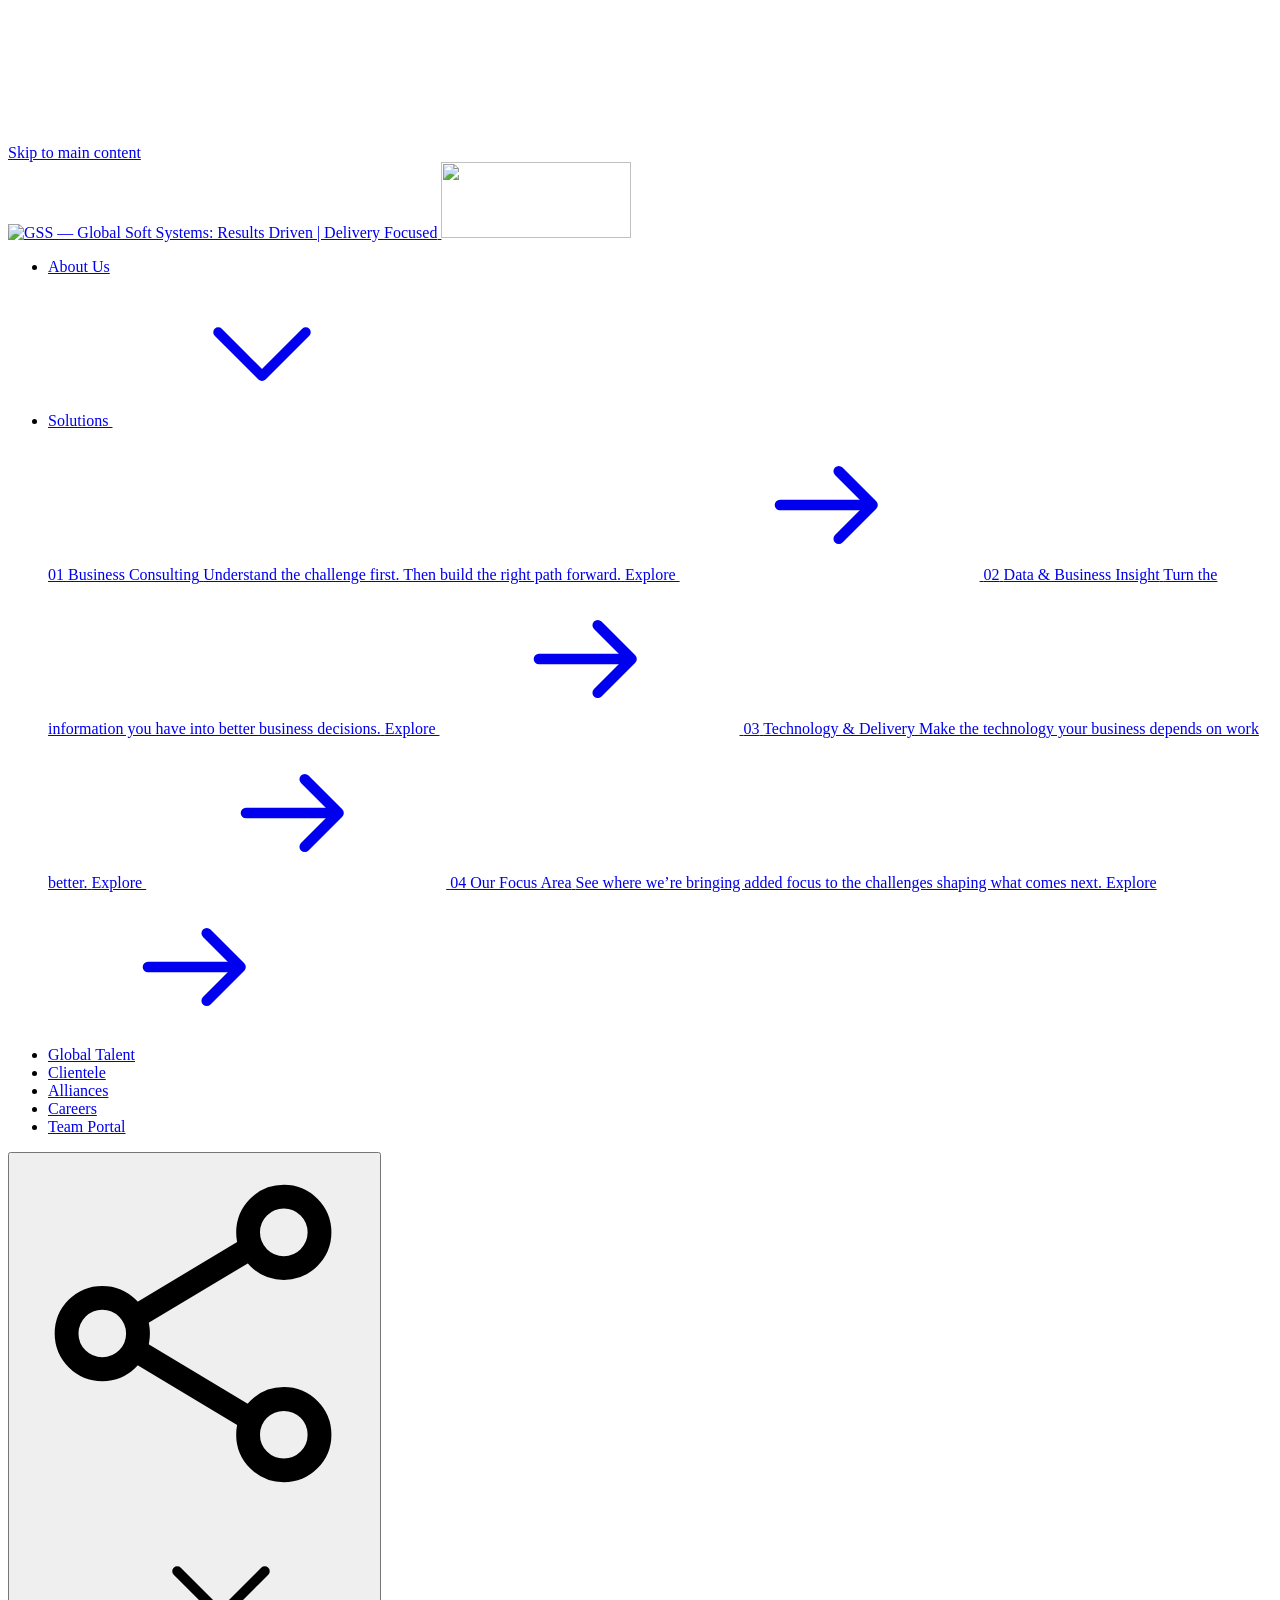
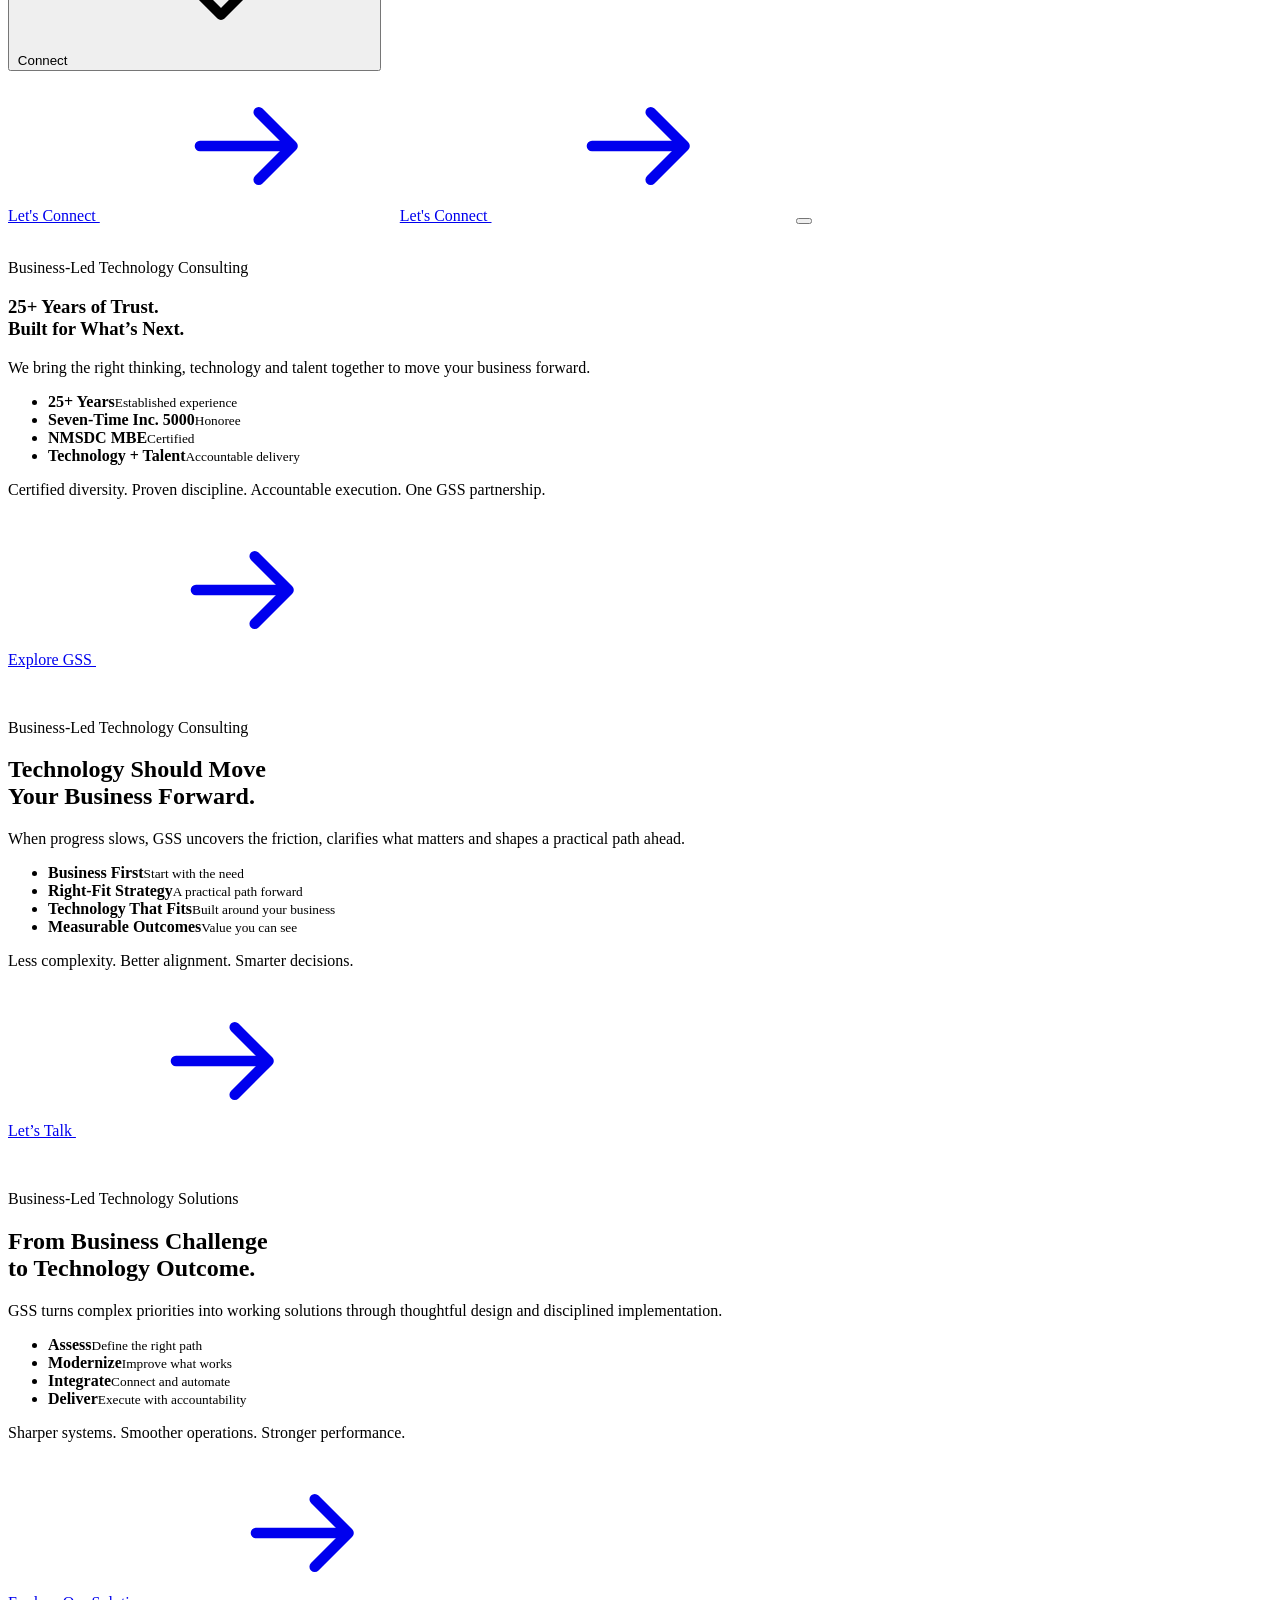
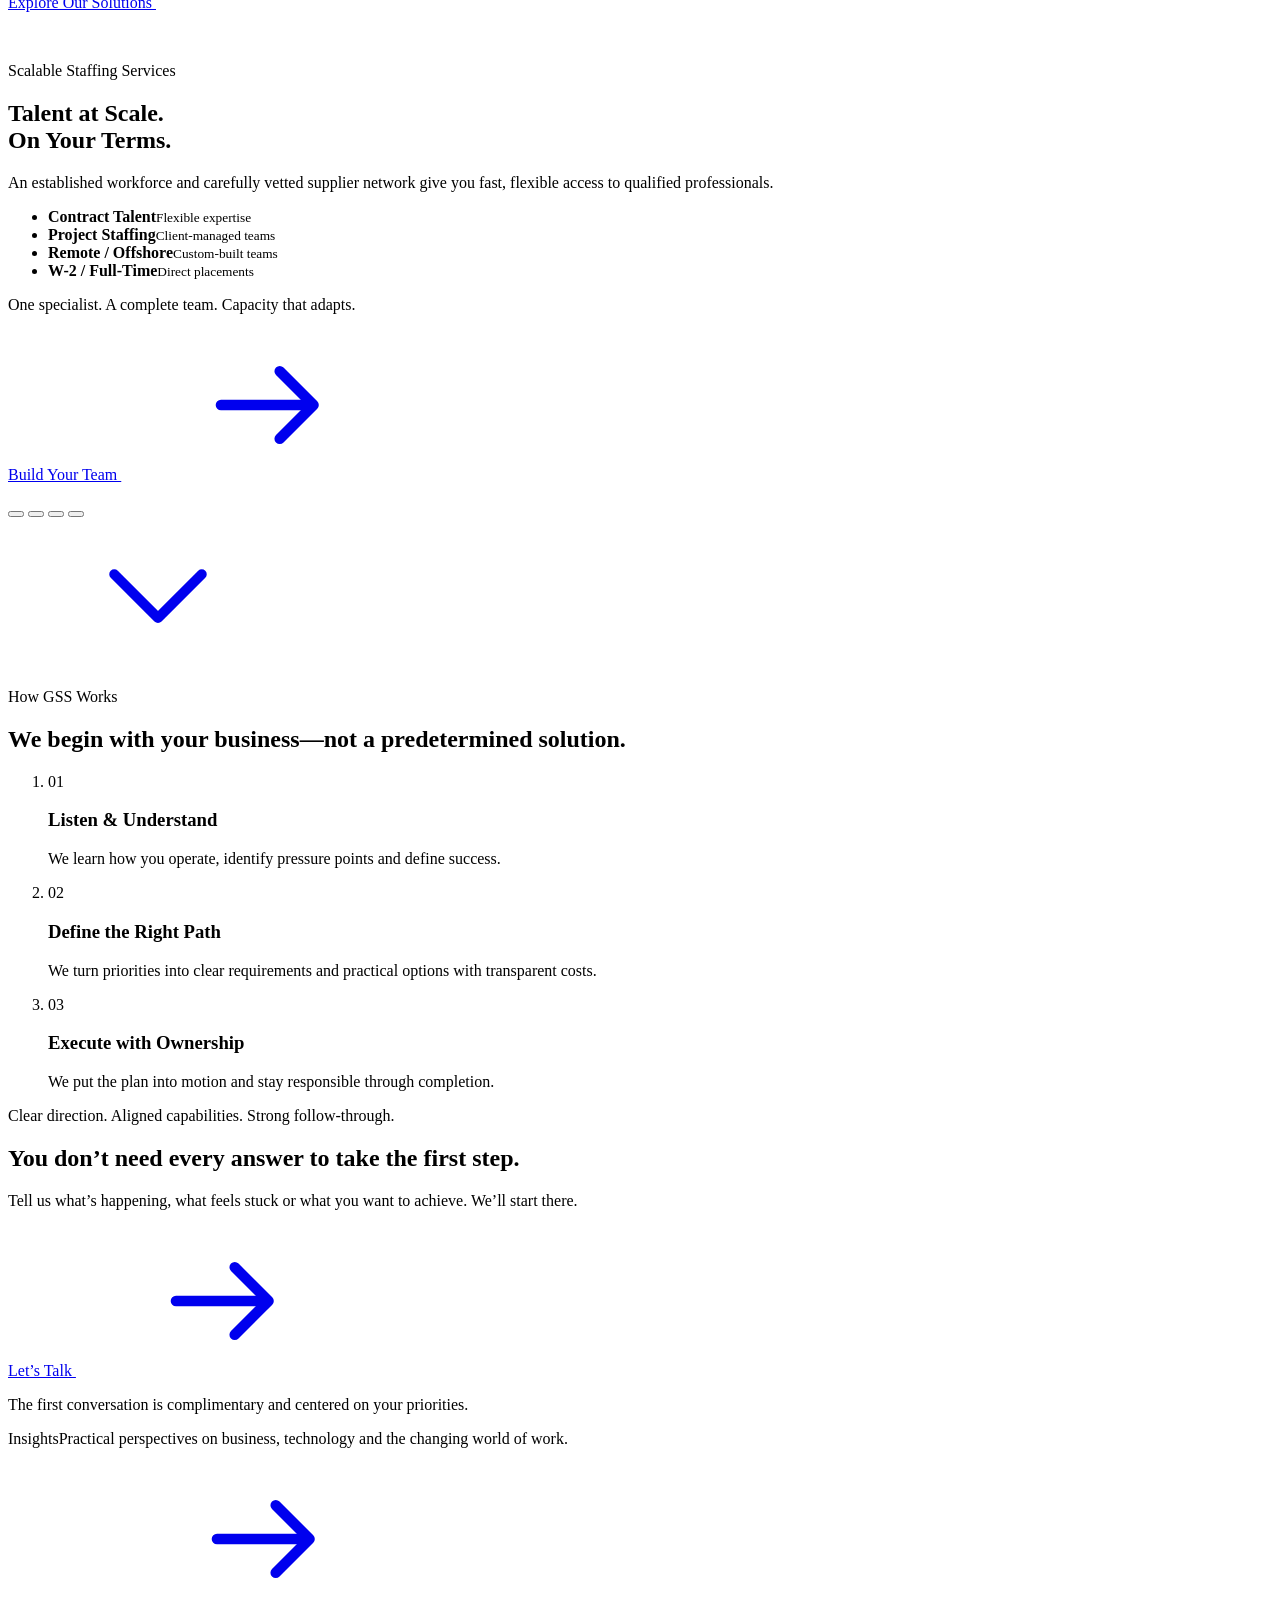
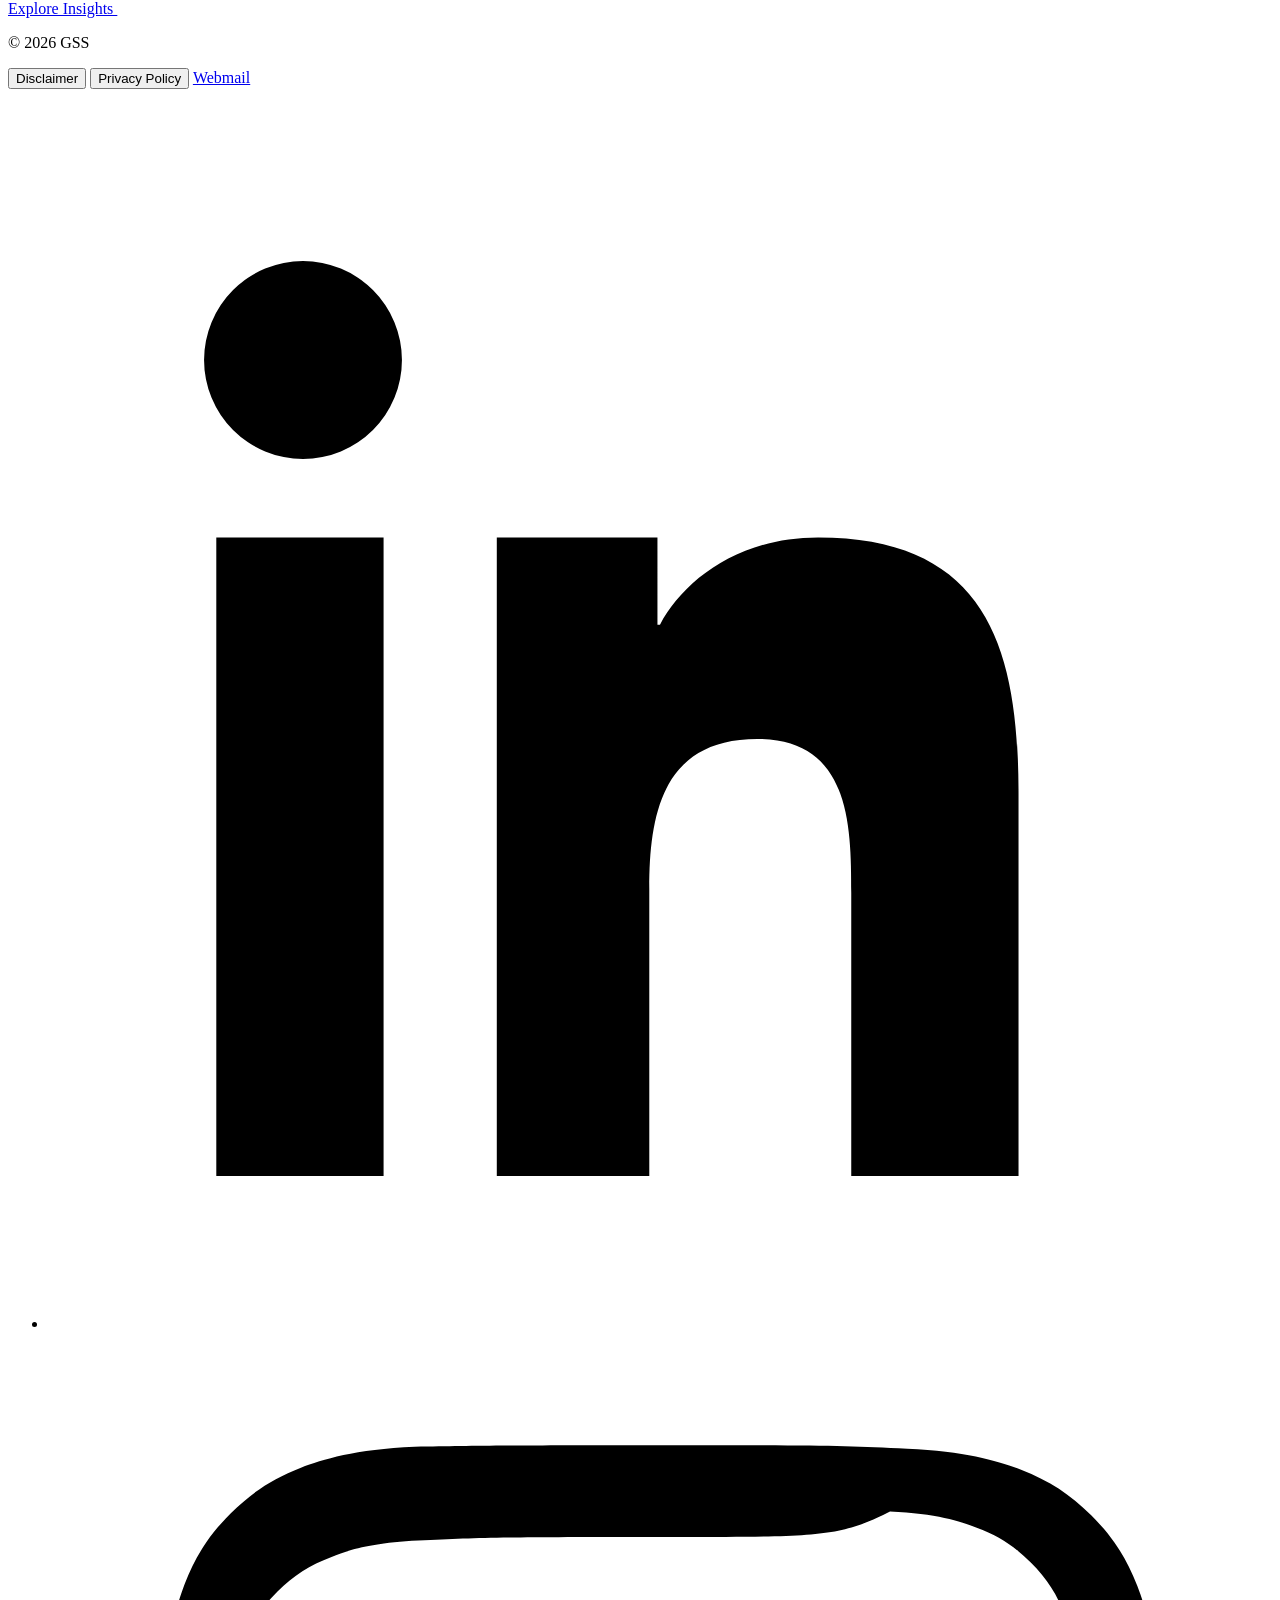
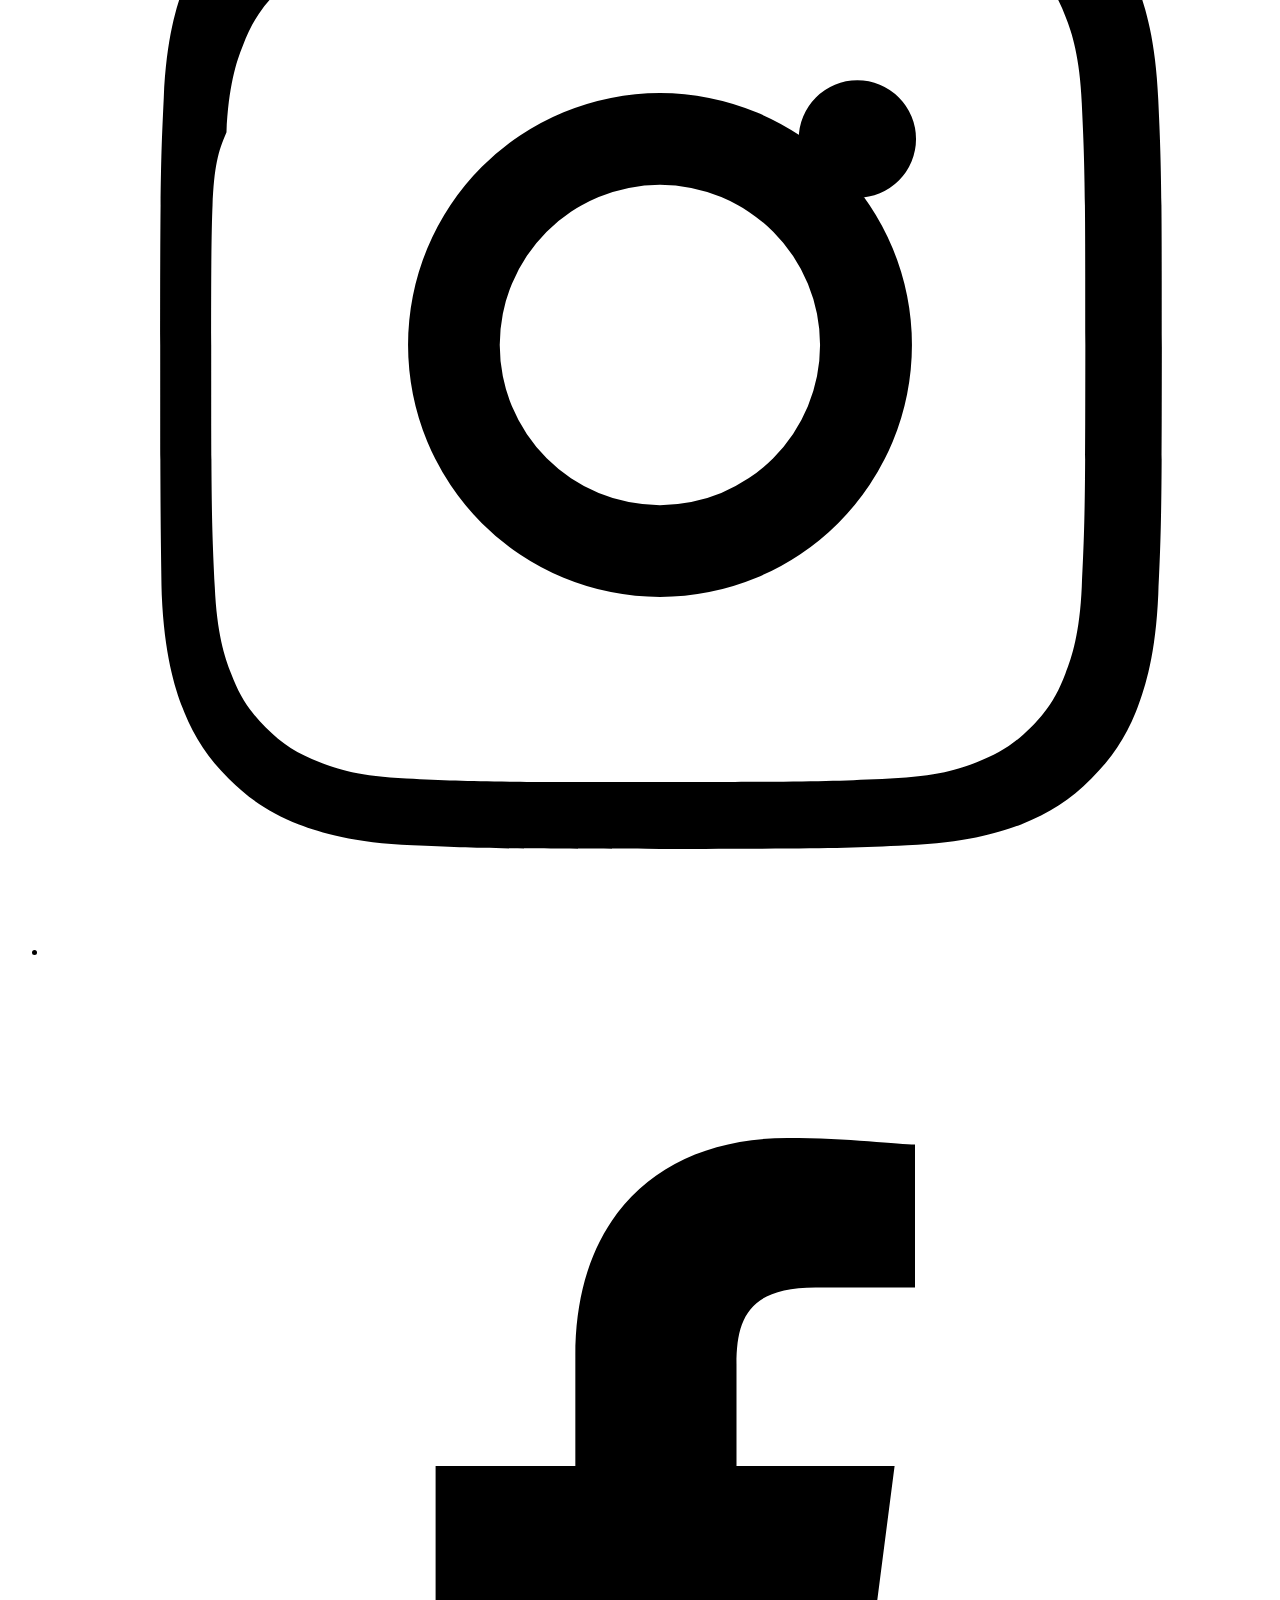
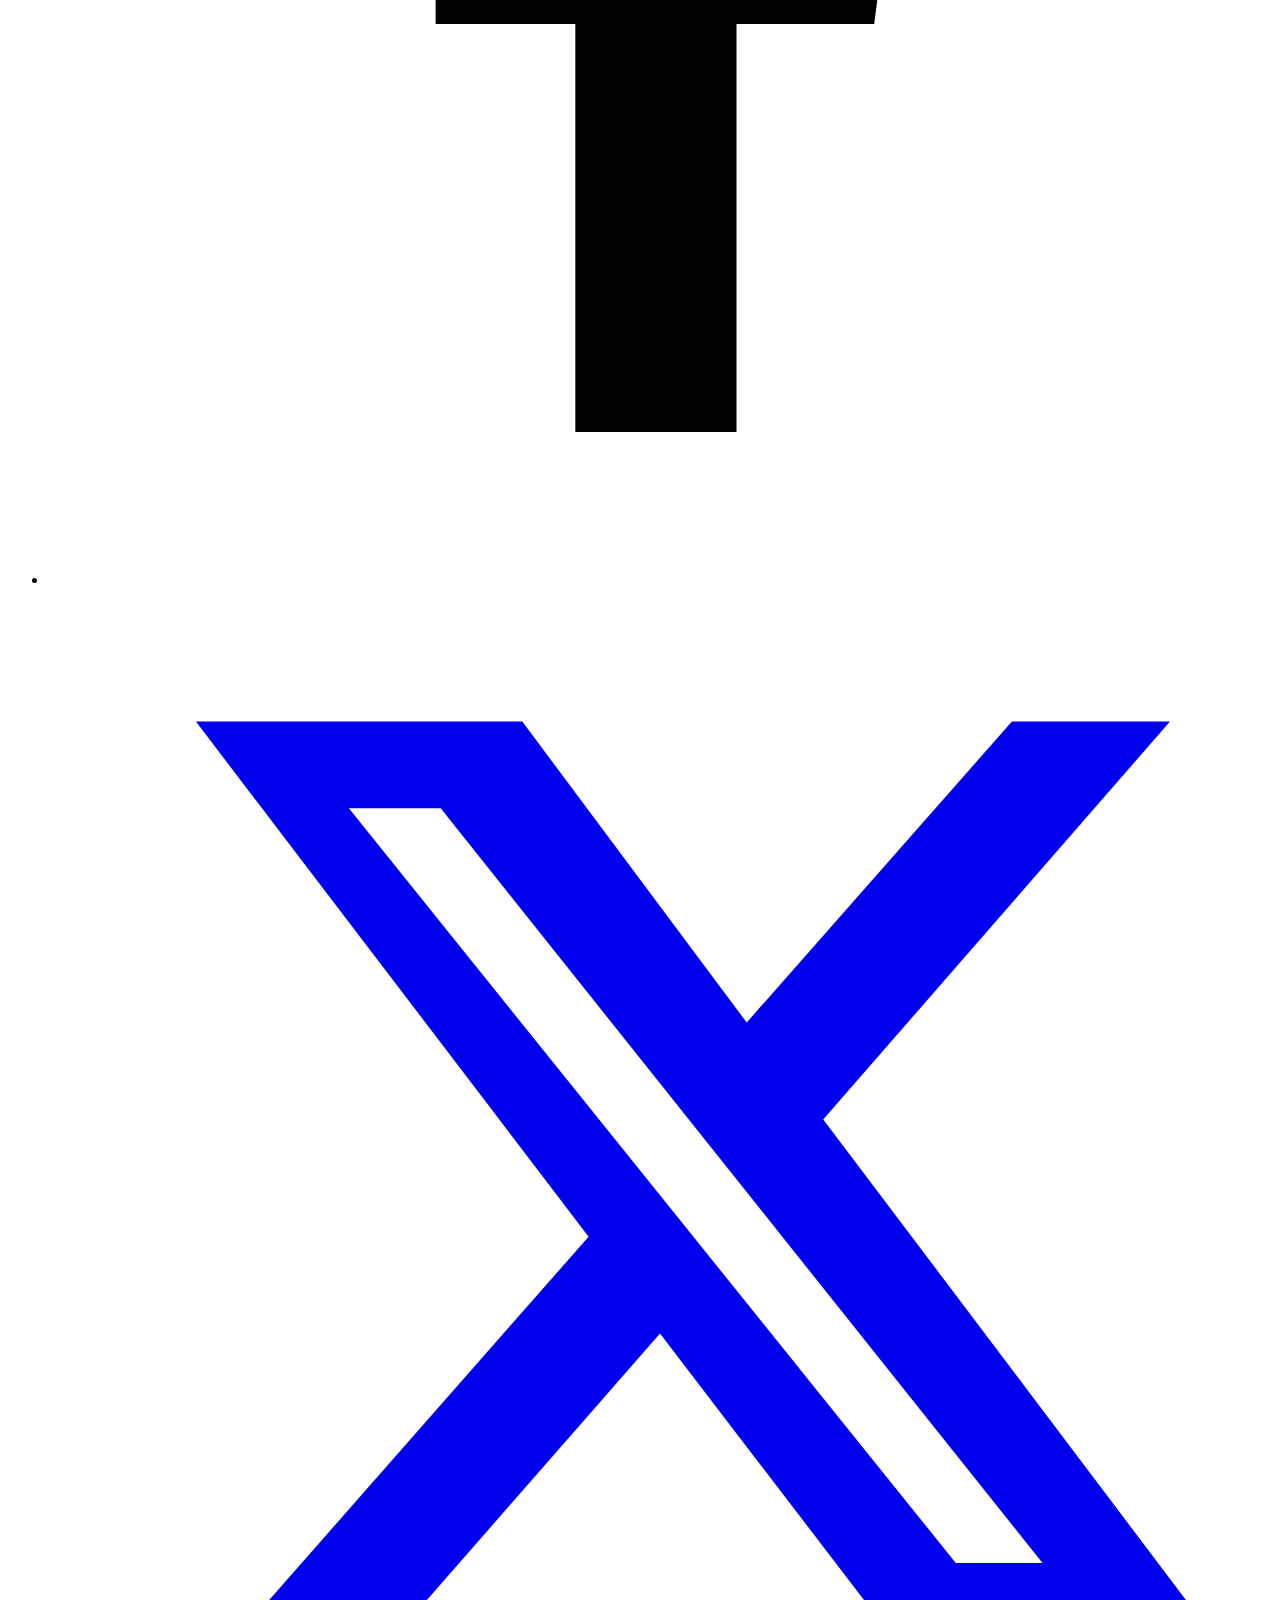
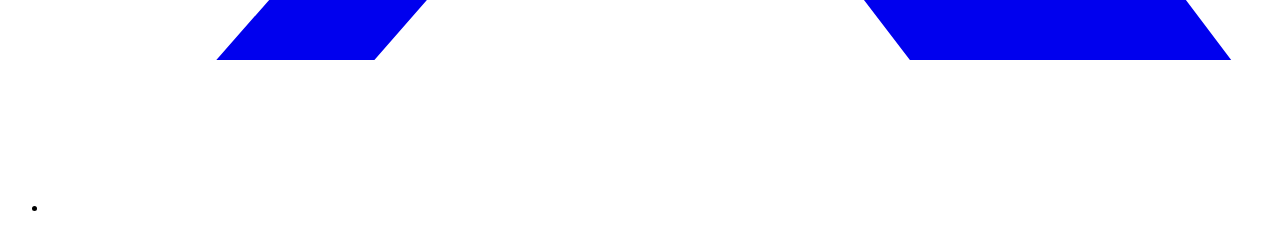
==== html/index.html @ 5698418c "Clean URLs without /html: root .htaccess rewrites, updated internal links, local dev router" ====
<!DOCTYPE html>
<html lang="en" data-theme="light">
<head>
<meta charset="utf-8">
<meta name="viewport" content="width=device-width, initial-scale=1">
<title>GSS — Business-Led Technology Consulting &amp; Specialized Talent</title>
<meta name="description" content="Global Soft Systems (GSS) combines 25+ years of proven experience, certified diversity, business-led technology consulting and specialized talent to help organizations move forward with confidence.">
<meta name="theme-color" content="#0F2247">

<!-- Open Graph -->
<meta property="og:type" content="website">
<meta property="og:title" content="GSS — Business-Led Technology Consulting &amp; Specialized Talent">
<meta property="og:description" content="Global Soft Systems (GSS) combines 25+ years of proven experience, certified diversity, business-led technology consulting and specialized talent to help organizations move forward with confidence.">
<meta property="og:image" content="https://globalsoftsystems.com/images/home/hero-skyline-day-1200.jpg">
<meta property="og:site_name" content="Global Soft Systems">
<meta name="twitter:card" content="summary_large_image">

<link rel="icon" href="../images/brand/favicon-48.png" type="image/png">
<link rel="icon" href="../images/brand/favicon.svg" type="image/svg+xml">

<!-- Fonts -->
<link rel="preconnect" href="https://fonts.googleapis.com">
<link rel="preconnect" href="https://fonts.gstatic.com" crossorigin>
<link rel="stylesheet" href="https://fonts.googleapis.com/css2?family=Playfair+Display:wght@400;500;600&family=Inter:wght@400;500;600;700&display=swap">

<!-- Above-the-fold hero art: preload the first two slides, never lazy-load any.
     Only the day photo is preloaded — every fresh session starts on the light
     theme (see script.js), so that's what actually paints first; the night
     photo loads normally if a stored dark preference swaps it in after. -->
<link rel="preload" as="image" href="../images/home/hero-skyline-day-1672.jpg" imagesrcset="../images/home/hero-skyline-day-800.jpg 800w, ../images/home/hero-skyline-day-1200.jpg 1200w, ../images/home/hero-skyline-day-1672.jpg 1672w" imagesizes="100vw" fetchpriority="high">
<link rel="preload" as="image" href="../images/home/hero-datahall-light-1672.jpg" imagesrcset="../images/home/hero-datahall-light-800.jpg 800w, ../images/home/hero-datahall-light-1200.jpg 1200w, ../images/home/hero-datahall-light-1672.jpg 1672w" imagesizes="100vw">

<link rel="stylesheet" href="../css/style.css">

<!-- Flag JS support so scroll-reveal never hides content when scripting is off -->
<script src="../js/core/init.js"></script>
</head>
<body>

<a class="skip-link" href="#main">Skip to main content</a>

<svg class="sprite" aria-hidden="true" focusable="false" xmlns="http://www.w3.org/2000/svg">
  <defs>
    <g id="ico-base" fill="none" stroke="currentColor" stroke-width="1.5" stroke-linecap="round" stroke-linejoin="round"></g>
  </defs>

  <symbol id="i-clock" viewBox="0 0 24 24"><g fill="none" stroke="currentColor" stroke-width="1.5" stroke-linecap="round" stroke-linejoin="round"><circle cx="12" cy="12" r="9"/><path d="M12 6.8V12l3.6 2.1"/></g></symbol>

  <symbol id="i-users" viewBox="0 0 24 24"><g fill="none" stroke="currentColor" stroke-width="1.5" stroke-linecap="round" stroke-linejoin="round"><circle cx="9.4" cy="8.4" r="3.2"/><path d="M3.2 19.4a6.2 6.2 0 0 1 12.4 0"/><path d="M16.4 5.7a3 3 0 0 1 0 5.5"/><path d="M17.6 14.4a5.3 5.3 0 0 1 3.2 5"/></g></symbol>

  <symbol id="i-handshake" viewBox="0 0 24 24"><g fill="none" stroke="currentColor" stroke-width="1.55" stroke-linecap="round" stroke-linejoin="round"><path d="m11 17 2 2a1 1 0 1 0 3-3"/><path d="m14 14 2.5 2.5a1 1 0 1 0 3-3l-3.88-3.88a3 3 0 0 0-4.24 0l-.88.88a1 1 0 1 1-3-3l2.81-2.81a5.79 5.79 0 0 1 7.06-.87l.47.28a2 2 0 0 0 1.42.25L21 4"/><path d="m21 3 1 11h-2"/><path d="M3 3 2 14l6.5 6.5a1 1 0 1 0 3-3"/><path d="M3 4h8"/></g></symbol>

  <symbol id="i-chart" viewBox="0 0 24 24"><g fill="none" stroke="currentColor" stroke-width="1.7" stroke-linecap="round"><path d="M5 19.5v-4.8M10.3 19.5V9.2M15.7 19.5v-7.4M21 19.5V5.4"/></g></symbol>

  <symbol id="i-user-circle" viewBox="0 0 24 24"><g fill="none" stroke="currentColor" stroke-width="1.5" stroke-linecap="round" stroke-linejoin="round"><circle cx="12" cy="12" r="9"/><circle cx="12" cy="10" r="3"/><path d="M6.4 18.7a6.4 6.4 0 0 1 11.2 0"/></g></symbol>

  <symbol id="i-briefcase-clock" viewBox="0 0 24 24"><g fill="none" stroke="currentColor" stroke-width="1.5" stroke-linecap="round" stroke-linejoin="round"><path d="M12.6 18.5H4.1a1.6 1.6 0 0 1-1.6-1.6V9.1a1.6 1.6 0 0 1 1.6-1.6h11.4a1.6 1.6 0 0 1 1.6 1.6v1.6"/><path d="M6.9 7.5V6a1.6 1.6 0 0 1 1.6-1.6h2.6A1.6 1.6 0 0 1 12.7 6v1.5"/><circle cx="17.6" cy="16" r="4.4"/><path d="M17.6 13.9V16l1.5.9"/></g></symbol>

  <symbol id="i-org" viewBox="0 0 24 24"><g fill="none" stroke="currentColor" stroke-width="1.5" stroke-linecap="round" stroke-linejoin="round"><circle cx="12" cy="5" r="2.4"/><circle cx="6" cy="19" r="2.4"/><circle cx="18" cy="19" r="2.4"/><path d="M12 7.4v3.3M6 16.6V14h12v2.6M12 10.7V14"/></g></symbol>

  <symbol id="i-globe" viewBox="0 0 24 24"><g fill="none" stroke="currentColor" stroke-width="1.5" stroke-linecap="round" stroke-linejoin="round"><circle cx="12" cy="12" r="9"/><path d="M3.3 12h17.4"/><path d="M12 3c2.5 2.6 2.5 15.4 0 18M12 3c-2.5 2.6-2.5 15.4 0 18"/></g></symbol>

  <symbol id="i-user-check" viewBox="0 0 24 24"><g fill="none" stroke="currentColor" stroke-width="1.5" stroke-linecap="round" stroke-linejoin="round"><circle cx="9.4" cy="8" r="3.4"/><path d="M3.1 19.6a6.3 6.3 0 0 1 12.6 0"/><path d="m16.6 11.7 2 2 3.4-3.6"/></g></symbol>

  <symbol id="i-award" viewBox="0 0 24 24"><g fill="none" stroke="currentColor" stroke-width="1.5" stroke-linecap="round" stroke-linejoin="round"><circle cx="12" cy="9" r="5.2"/><path d="m8.7 13.5-1.4 6.4 4.7-2.5 4.7 2.5-1.4-6.4"/></g></symbol>

  <symbol id="i-compass" viewBox="0 0 24 24"><g fill="none" stroke="currentColor" stroke-width="1.5" stroke-linecap="round" stroke-linejoin="round"><circle cx="12" cy="12" r="9"/><path d="m15.6 8.4-2.1 5.1-5.1 2.1 2.1-5.1z"/></g></symbol>

  <symbol id="i-layers" viewBox="0 0 24 24"><g fill="none" stroke="currentColor" stroke-width="1.5" stroke-linecap="round" stroke-linejoin="round"><path d="m12 3 9 4.6-9 4.6-9-4.6z"/><path d="m3 12.4 9 4.6 9-4.6"/><path d="m3 16.9 9 4.6 9-4.6"/></g></symbol>

  <symbol id="i-target" viewBox="0 0 24 24"><g fill="none" stroke="currentColor" stroke-width="1.5" stroke-linecap="round" stroke-linejoin="round"><circle cx="12" cy="12" r="9"/><circle cx="12" cy="12" r="5.2"/><circle cx="12" cy="12" r="1.4"/></g></symbol>
  <symbol id="i-trend" viewBox="0 0 24 24"><g fill="none" stroke="currentColor" stroke-width="1.5" stroke-linecap="round" stroke-linejoin="round"><path d="M3.5 17.5 9 12l3.6 3.6 7.9-7.9"/><path d="M15.2 7.7h5.3V13"/></g></symbol>
  <symbol id="i-search" viewBox="0 0 24 24"><g fill="none" stroke="currentColor" stroke-width="1.5" stroke-linecap="round" stroke-linejoin="round"><circle cx="10.6" cy="10.6" r="6.4"/><path d="m15.4 15.4 5.1 5.1"/></g></symbol>
  <symbol id="i-refresh" viewBox="0 0 24 24"><g fill="none" stroke="currentColor" stroke-width="1.5" stroke-linecap="round" stroke-linejoin="round"><path d="M19.4 9.2A7.6 7.6 0 0 0 5.6 7.6"/><path d="M19.8 4.6v4.8H15"/><path d="M4.6 14.8a7.6 7.6 0 0 0 13.8 1.6"/><path d="M4.2 19.4v-4.8H9"/></g></symbol>
  <symbol id="i-link" viewBox="0 0 24 24"><g fill="none" stroke="currentColor" stroke-width="1.5" stroke-linecap="round" stroke-linejoin="round"><path d="M10.2 13.8a4 4 0 0 0 5.7 0l3.3-3.3a4 4 0 0 0-5.7-5.7l-1.4 1.4"/><path d="M13.8 10.2a4 4 0 0 0-5.7 0l-3.3 3.3a4 4 0 0 0 5.7 5.7l1.4-1.4"/></g></symbol>
  <symbol id="i-shield" viewBox="0 0 24 24"><g fill="none" stroke="currentColor" stroke-width="1.5" stroke-linecap="round" stroke-linejoin="round"><path d="M12 3 4.6 6.1v5.6c0 4.5 3.1 7.8 7.4 9.2 4.3-1.4 7.4-4.7 7.4-9.2V6.1z"/><path d="m9.1 12 2.2 2.2 4.1-4.4"/></g></symbol>

  <symbol id="i-arrow" viewBox="0 0 24 24"><g fill="none" stroke="currentColor" stroke-width="1.7" stroke-linecap="round" stroke-linejoin="round"><path d="M4 12h14.5"/><path d="m13.4 6.6 5.4 5.4-5.4 5.4"/></g></symbol>

  <symbol id="i-chevron" viewBox="0 0 24 24"><g fill="none" stroke="currentColor" stroke-width="1.6" stroke-linecap="round" stroke-linejoin="round"><path d="m5 9 7 7 7-7"/></g></symbol>

  <symbol id="i-sun" viewBox="0 0 24 24"><g fill="none" stroke="currentColor" stroke-width="1.5" stroke-linecap="round"><circle cx="12" cy="12" r="4"/><path d="M12 2.6v2.2M12 19.2v2.2M21.4 12h-2.2M4.8 12H2.6M18.6 5.4l-1.6 1.6M7 17l-1.6 1.6M18.6 18.6 17 17M7 7 5.4 5.4"/></g></symbol>

  <symbol id="i-moon" viewBox="0 0 24 24"><g fill="none" stroke="currentColor" stroke-width="1.5" stroke-linecap="round" stroke-linejoin="round"><path d="M20.5 14.2A8.6 8.6 0 0 1 9.8 3.5a8.6 8.6 0 1 0 10.7 10.7z"/></g></symbol>

  <symbol id="i-quote" viewBox="0 0 40 30"><g fill="currentColor"><path d="M0 30V16.6C0 7.4 4.9 1.4 14.3 0l1.3 4.4c-5 1.4-7.6 4.4-7.7 8.9h6.7V30zm23.4 0V16.6C23.4 7.4 28.3 1.4 37.7 0L39 4.4c-5 1.4-7.6 4.4-7.7 8.9H38V30z"/></g></symbol>

  <symbol id="i-x" viewBox="0 0 24 24"><path fill="currentColor" d="M18.9 2.6h3.1l-6.8 7.8 8 10.6h-6.3l-4.9-6.4-5.6 6.4H3.3l7.3-8.3-7.7-10.1h6.4l4.4 5.9zM17.8 19.1h1.7L7.7 4.3H5.9z"/></symbol>
</svg>

<header class="site-header" id="siteHeader">
  <div class="container header-inner">

    <a class="logo" href="/" aria-label="GSS — Global Soft Systems, home">
      <img class="logo-img logo-img--light" src="../images/brand/gss-logo-light.webp" alt="GSS — Global Soft Systems: Results Driven | Delivery Focused" width="190" height="76">
      <img class="logo-img logo-img--dark" src="../images/brand/gss-logo-dark.webp" alt="" aria-hidden="true" width="190" height="76">
    </a>

        <nav class="nav-desktop" aria-label="Primary">
          <ul>
            <li><a href="/about">About Us</a></li>
            <li class="has-dropdown">
              <a href="/business-consulting" aria-haspopup="true" aria-expanded="false">Solutions <svg class="ico nav-caret" aria-hidden="true"><use href="#i-chevron"/></svg></a>
              <!-- Solutions mega menu (reusable "solutions-card" component; each item links to its own page) -->
              <div class="nav-megamenu" role="menu" aria-label="Solutions menu">
              <div class="container solutions-cards">
                <a class="solutions-card" role="menuitem" href="/business-consulting">
                  <span class="solutions-card-num">01</span>
                  <span class="solutions-card-title">Business Consulting</span>
                  <span class="solutions-card-desc">Understand the challenge first. Then build the right path forward.</span>
                  <span class="solutions-card-explore">Explore <svg class="ico" aria-hidden="true"><use href="#i-arrow"/></svg></span>
                </a>
                <a class="solutions-card" role="menuitem" href="/data-business-insight">
                  <span class="solutions-card-num">02</span>
                  <span class="solutions-card-title">Data &amp; Business Insight</span>
                  <span class="solutions-card-desc">Turn the information you have into better business decisions.</span>
                  <span class="solutions-card-explore">Explore <svg class="ico" aria-hidden="true"><use href="#i-arrow"/></svg></span>
                </a>
                <a class="solutions-card" role="menuitem" href="/technology-delivery">
                  <span class="solutions-card-num">03</span>
                  <span class="solutions-card-title">Technology &amp; Delivery</span>
                  <span class="solutions-card-desc">Make the technology your business depends on work better.</span>
                  <span class="solutions-card-explore">Explore <svg class="ico" aria-hidden="true"><use href="#i-arrow"/></svg></span>
                </a>
                <a class="solutions-card" role="menuitem" href="/our-focus-area">
                  <span class="solutions-card-num">04</span>
                  <span class="solutions-card-title">Our Focus Area</span>
                  <span class="solutions-card-desc">See where we&rsquo;re bringing added focus to the challenges shaping what comes next.</span>
                  <span class="solutions-card-explore">Explore <svg class="ico" aria-hidden="true"><use href="#i-arrow"/></svg></span>
                </a>
              </div>
              </div>
            </li>
            <li><a href="/global-talent">Global Talent</a></li>
            <li><a href="/clientele">Clientele</a></li>
            <li><a href="/alliances">Alliances</a></li>
            <li><a href="/career">Careers</a></li>
            <li><a href="https://workforce.ceipal.com/pages/sign-in" target="_blank" rel="noopener">Team Portal</a></li>
          </ul>
        </nav>

    <div class="header-actions">
      <div class="social-menu" id="socialMenu">
        <button class="social-btn" id="socialToggle" type="button" aria-label="Connect with GSS on social media" title="Connect with GSS" aria-haspopup="true" aria-expanded="false" aria-controls="socialDropdown">
          <svg class="social-glyph" viewBox="0 0 24 24" fill="none" stroke="currentColor" stroke-width="1.6" stroke-linecap="round" stroke-linejoin="round" aria-hidden="true"><circle cx="18" cy="5.2" r="2.4"/><circle cx="5.8" cy="12" r="2.4"/><circle cx="18" cy="18.8" r="2.4"/><path d="m8 10.9 7.5-4.5M8 13.1l7.5 4.5"/></svg>
          <span class="social-btn-label">Connect</span>
          <svg class="ico social-caret" aria-hidden="true"><use href="#i-chevron"/></svg>
        </button>
        <div class="social-dropdown" id="socialDropdown" role="menu" aria-label="Connect with GSS" hidden>
          <a class="social-item" role="menuitem" href="https://www.linkedin.com/company/global-soft-systems/" target="_blank" rel="noopener"><span class="social-item-ico"><svg viewBox="0 0 24 24" aria-hidden="true"><path d="M6.94 5A1.94 1.94 0 1 1 3.06 5a1.94 1.94 0 0 1 3.88 0zM3.3 8.48h3.28V21H3.3zm5.5 0h3.15v1.71h.05c.44-.83 1.5-1.71 3.1-1.71 3.32 0 3.93 2.18 3.93 5.02V21h-3.28v-5.55c0-1.32-.02-3.02-1.84-3.02-1.84 0-2.12 1.44-2.12 2.93V21H8.8z"/></svg></span><span>LinkedIn</span></a>
          <a class="social-item" role="menuitem" href="https://www.instagram.com/globalsoftsystemsinc/" target="_blank" rel="noopener"><span class="social-item-ico"><svg viewBox="0 0 24 24" aria-hidden="true"><path d="M12 2.2c3.2 0 3.58.01 4.85.07 1.17.05 1.8.25 2.23.41.56.22.96.48 1.38.9.42.42.68.82.9 1.38.16.42.36 1.06.41 2.23.06 1.27.07 1.65.07 4.85s-.01 3.58-.07 4.85c-.05 1.17-.25 1.8-.41 2.23-.22.56-.48.96-.9 1.38-.42.42-.82.68-1.38.9-.42.16-1.06.36-2.23.41-1.27.06-1.65.07-4.85.07s-3.58-.01-4.85-.07c-1.17-.05-1.8-.25-2.23-.41-.56-.22-.96-.48-1.38-.9-.42-.42-.68-.82-.9-1.38-.16-.42-.36-1.06-.41-2.23C2.21 15.58 2.2 15.2 2.2 12s.01-3.58.07-4.85c.05-1.17.25-1.8.41-2.23.22-.56.48-.96.9-1.38.42-.42.82-.68 1.38-.9.42-.16 1.06-.36 2.23-.41C8.42 2.21 8.8 2.2 12 2.2zm0 1.8c-3.15 0-3.5.01-4.74.07-.9.04-1.38.19-1.7.32-.43.16-.74.36-1.06.68-.32.32-.52.63-.68 1.06-.13.32-.28.8-.32 1.7C3.21 8.5 3.2 8.85 3.2 12s.01 3.5.07 4.74c.04.9.19 1.38.32 1.7.16.43.36.74.68 1.06.32.32.63.52 1.06.68.32.13.8.28 1.7.32 1.24.06 1.59.07 4.74.07s3.5-.01 4.74-.07c.9-.04 1.38-.19 1.7-.32.43-.16.74-.36 1.06-.68.32-.32.52-.63.68-1.06.13-.32.28-.8.32-1.7.06-1.24.07-1.59.07-4.74s-.01-3.5-.07-4.74c-.04-.9-.19-1.38-.32-1.7-.16-.43-.36-.74-.68-1.06-.32-.32-.63-.52-1.06-.68-.32-.13-.8-.28-1.7-.32C15.5 4.01 15.15 4 12 4zm0 3.06A4.94 4.94 0 1 1 12 16.94 4.94 4.94 0 0 1 12 7.06zm0 1.8a3.14 3.14 0 1 0 0 6.28 3.14 3.14 0 0 0 0-6.28zm5.02-.9a1.15 1.15 0 1 1-2.3 0 1.15 1.15 0 0 1 2.3 0z"/></svg></span><span>Instagram</span></a>
          <a class="social-item" role="menuitem" href="https://www.facebook.com/profile.php?id=100065179203337" target="_blank" rel="noopener"><span class="social-item-ico"><svg viewBox="0 0 24 24" aria-hidden="true"><path d="M13.5 21v-8h2.7l.4-3.1h-3.1V7.9c0-.9.25-1.5 1.55-1.5H17V3.6c-.3 0-1.3-.13-2.5-.13-2.47 0-4.16 1.5-4.16 4.27v2.16H7.6V13h2.74v8z"/></svg></span><span>Facebook</span></a>
          <a class="social-item" role="menuitem" href="https://twitter.com/gssglobalsoft" target="_blank" rel="noopener"><span class="social-item-ico"><svg viewBox="0 0 24 24" aria-hidden="true"><use href="#i-x"/></svg></span><span>X</span></a>
        </div>
      </div>
      <a class="btn btn-primary btn-sm btn-splash" href="/contact"><span class="btn-splash__label">Let's Connect <svg class="ico" aria-hidden="true"><use href="#i-arrow"/></svg></span><span class="btn-splash__cover" aria-hidden="true">Let's Connect <svg class="ico" aria-hidden="true"><use href="#i-arrow"/></svg></span></a>
      <button class="hamburger" id="menuToggle" type="button" aria-label="Open menu" aria-expanded="false" aria-controls="mobileNav">
        <span></span><span></span><span></span>
      </button>
    </div>
  </div>
</header>

<!-- Mobile overlay menu -->
<div class="mobile-nav" id="mobileNav" hidden>
    <nav aria-label="Mobile">
      <ul>
        <li><a href="/about">About Us</a></li>
        <li class="mobile-subnav">
          <div class="mobile-subnav-row">
          <a href="/business-consulting">Solutions</a>
          <button class="mobile-subnav-toggle" type="button" aria-expanded="false" aria-controls="mobileSolutionsPanel" aria-label="Toggle Solutions submenu"><svg class="ico" aria-hidden="true"><use href="#i-chevron"/></svg></button>
          </div>
          <div class="mobile-subnav-wrap">
          <ul class="mobile-subnav-panel" id="mobileSolutionsPanel">
            <li><a href="/business-consulting">Business Consulting</a></li>
            <li><a href="/data-business-insight">Data &amp; Business Insight</a></li>
            <li><a href="/technology-delivery">Technology &amp; Delivery</a></li>
            <li><a href="/our-focus-area">Our Focus Area</a></li>
          </ul>
          </div>
        </li>
        <li><a href="/global-talent">Global Talent</a></li>
        <li><a href="/clientele">Clientele</a></li>
        <li><a href="/alliances">Alliances</a></li>
        <li><a href="/career">Careers</a></li>
        <li><a href="https://workforce.ceipal.com/pages/sign-in" target="_blank" rel="noopener">Team Portal</a></li>
      </ul>
    </nav>
  <div class="mobile-connect" id="mobileConnect">
    <button class="mobile-connect-toggle" id="mobileConnectToggle" type="button" aria-expanded="true" aria-controls="mobileConnectPanel">Connect With Us <svg class="ico" aria-hidden="true"><use href="#i-chevron"/></svg></button>
    <div class="mobile-connect-wrap">
      <ul class="mobile-connect-panel" id="mobileConnectPanel">
        <li><a class="mobile-social" href="https://www.linkedin.com/company/global-soft-systems/" target="_blank" rel="noopener"><span class="mobile-social-ico"><svg viewBox="0 0 24 24" aria-hidden="true"><path d="M6.94 5A1.94 1.94 0 1 1 3.06 5a1.94 1.94 0 0 1 3.88 0zM3.3 8.48h3.28V21H3.3zm5.5 0h3.15v1.71h.05c.44-.83 1.5-1.71 3.1-1.71 3.32 0 3.93 2.18 3.93 5.02V21h-3.28v-5.55c0-1.32-.02-3.02-1.84-3.02-1.84 0-2.12 1.44-2.12 2.93V21H8.8z"/></svg></span><span>LinkedIn</span></a></li>
        <li><a class="mobile-social" href="https://www.instagram.com/globalsoftsystemsinc/" target="_blank" rel="noopener"><span class="mobile-social-ico"><svg viewBox="0 0 24 24" aria-hidden="true"><path d="M12 2.2c3.2 0 3.58.01 4.85.07 1.17.05 1.8.25 2.23.41.56.22.96.48 1.38.9.42.42.68.82.9 1.38.16.42.36 1.06.41 2.23.06 1.27.07 1.65.07 4.85s-.01 3.58-.07 4.85c-.05 1.17-.25 1.8-.41 2.23-.22.56-.48.96-.9 1.38-.42.42-.82.68-1.38.9-.42.16-1.06.36-2.23.41-1.27.06-1.65.07-4.85.07s-3.58-.01-4.85-.07c-1.17-.05-1.8-.25-2.23-.41-.56-.22-.96-.48-1.38-.9-.42-.42-.68-.82-.9-1.38-.16-.42-.36-1.06-.41-2.23C2.21 15.58 2.2 15.2 2.2 12s.01-3.58.07-4.85c.05-1.17.25-1.8.41-2.23.22-.56.48-.96.9-1.38.42-.42.82-.68 1.38-.9.42-.16 1.06-.36 2.23-.41C8.42 2.21 8.8 2.2 12 2.2zm0 1.8c-3.15 0-3.5.01-4.74.07-.9.04-1.38.19-1.7.32-.43.16-.74.36-1.06.68-.32.32-.52.63-.68 1.06-.13.32-.28.8-.32 1.7C3.21 8.5 3.2 8.85 3.2 12s.01 3.5.07 4.74c.04.9.19 1.38.32 1.7.16.43.36.74.68 1.06.32.32.63.52 1.06.68.32.13.8.28 1.7.32 1.24.06 1.59.07 4.74.07s3.5-.01 4.74-.07c.9-.04 1.38-.19 1.7-.32.43-.16.74-.36 1.06-.68.32-.32.52-.63.68-1.06.13-.32.28-.8.32-1.7.06-1.24.07-1.59.07-4.74s-.01-3.5-.07-4.74c-.04-.9-.19-1.38-.32-1.7-.16-.43-.36-.74-.68-1.06-.32-.32-.63-.52-1.06-.68-.32-.13-.8-.28-1.7-.32C15.5 4.01 15.15 4 12 4zm0 3.06A4.94 4.94 0 1 1 12 16.94 4.94 4.94 0 0 1 12 7.06zm0 1.8a3.14 3.14 0 1 0 0 6.28 3.14 3.14 0 0 0 0-6.28zm5.02-.9a1.15 1.15 0 1 1-2.3 0 1.15 1.15 0 0 1 2.3 0z"/></svg></span><span>Instagram</span></a></li>
        <li><a class="mobile-social" href="https://www.facebook.com/profile.php?id=100065179203337" target="_blank" rel="noopener"><span class="mobile-social-ico"><svg viewBox="0 0 24 24" aria-hidden="true"><path d="M13.5 21v-8h2.7l.4-3.1h-3.1V7.9c0-.9.25-1.5 1.55-1.5H17V3.6c-.3 0-1.3-.13-2.5-.13-2.47 0-4.16 1.5-4.16 4.27v2.16H7.6V13h2.74v8z"/></svg></span><span>Facebook</span></a></li>
        <li><a class="mobile-social" href="https://twitter.com/gssglobalsoft" target="_blank" rel="noopener"><span class="mobile-social-ico"><svg viewBox="0 0 24 24" aria-hidden="true"><use href="#i-x"/></svg></span><span>X</span></a></li>
      </ul>
    </div>
  </div>

  <div class="mobile-nav-foot">
    <a class="btn btn-primary" href="/contact">Let's Connect <svg class="ico" aria-hidden="true"><use href="#i-arrow"/></svg></a>
  </div>
</div>

<main id="main">
<span id="top"></span>

<section class="hero" id="hero" role="region" aria-label="Hero highlights" aria-roledescription="carousel">

  <div class="hero-viewport" id="heroViewport">

    <!-- ---------- SLIDE 1 ---------- -->
    <article class="hero-slide is-active" data-slide="0" aria-roledescription="slide" aria-label="Slide 1 of 4: 25+ Years of Trust">
      <div class="hero-media">
        <img class="hero-media-img hero-media-img--day"
             src="../images/home/hero-skyline-day-1672.jpg"
             srcset="../images/home/hero-skyline-day-560.jpg 560w, ../images/home/hero-skyline-day-800.jpg 800w, ../images/home/hero-skyline-day-1200.jpg 1200w, ../images/home/hero-skyline-day-1672.jpg 1672w"
             sizes="100vw" fetchpriority="high" alt="Waterfront city skyline of glass towers mirrored in still blue water, seen from an open terrace" decoding="async">
        <img class="hero-media-img hero-media-img--night"
             src="../images/home/hero-skyline-night-1672.jpg"
             srcset="../images/home/hero-skyline-night-560.jpg 560w, ../images/home/hero-skyline-night-800.jpg 800w, ../images/home/hero-skyline-night-1200.jpg 1200w, ../images/home/hero-skyline-night-1672.jpg 1672w"
             sizes="100vw" alt="" aria-hidden="true" decoding="async">
        <span class="hero-tint tint-3" aria-hidden="true"></span>
      </div>
      <div class="container hero-content">
        <p class="eyebrow"><span class="rule" aria-hidden="true"></span>Business-Led Technology Consulting<span class="rule" aria-hidden="true"></span></p>
        <h1 class="hero-title">25+ Years of Trust.<br>Built for What&rsquo;s Next.</h1>
        <p class="hero-sub">We bring the right thinking, technology and talent together to move your business forward.</p>
        <ul class="cred-row cols-4">
          <li class="cred-card"><span class="cred-txt"><strong>25+ Years</strong><small>Established experience</small></span></li>
          <li class="cred-card"><span class="cred-txt"><strong>Seven-Time Inc. 5000</strong><small>Honoree</small></span></li>
          <li class="cred-card"><span class="cred-txt"><strong>NMSDC MBE</strong><small>Certified</small></span></li>
          <li class="cred-card"><span class="cred-txt"><strong>Technology + Talent</strong><small>Accountable delivery</small></span></li>
        </ul>
        <p class="hero-tagline">Certified diversity. Proven discipline. Accountable execution. One GSS partnership.</p>
        <p class="hero-cta"><a class="btn btn-primary" href="/about">Explore GSS <svg class="ico" aria-hidden="true"><use href="#i-arrow"/></svg></a></p>
      </div>
    </article>

    <!-- ---------- SLIDE 2 ---------- -->
    <article class="hero-slide" data-slide="2" aria-roledescription="slide" aria-label="Slide 2 of 4: Technology Should Move Your Business Forward" aria-hidden="true">
      <div class="hero-media">
        <img class="hero-media-img hero-media-img--day"
             src="../images/home/hero-horizon-1672.webp"
             srcset="../images/home/hero-horizon-560.webp 560w, ../images/home/hero-horizon-800.webp 800w, ../images/home/hero-horizon-1200.webp 1200w, ../images/home/hero-horizon-1672.webp 1672w"
             sizes="100vw" alt="Abstract futuristic architectural render of pale curved terraces with fine gold light trails running toward the horizon" decoding="async">
        <img class="hero-media-img hero-media-img--night"
             src="../images/home/hero-horizon-dark-1672.png"
             srcset="../images/home/hero-horizon-dark-560.png 560w, ../images/home/hero-horizon-dark-800.png 800w, ../images/home/hero-horizon-dark-1200.png 1200w, ../images/home/hero-horizon-dark-1672.png 1672w"
             sizes="100vw" alt="" aria-hidden="true" decoding="async">
        <span class="hero-tint tint-4" aria-hidden="true"></span>
      </div>
      <div class="container hero-content">
        <p class="eyebrow"><span class="rule" aria-hidden="true"></span>Business-Led Technology Consulting<span class="rule" aria-hidden="true"></span></p>
        <h2 class="hero-title">Technology Should Move<br>Your Business Forward.</h2>
        <p class="hero-sub">When progress slows, GSS uncovers the friction, clarifies what matters and shapes a practical path ahead.</p>
        <ul class="cred-row cols-4">
          <li class="cred-card"><span class="cred-txt"><strong>Business First</strong><small>Start with the need</small></span></li>
          <li class="cred-card"><span class="cred-txt"><strong>Right-Fit Strategy</strong><small>A practical path forward</small></span></li>
          <li class="cred-card"><span class="cred-txt"><strong>Technology That Fits</strong><small>Built around your business</small></span></li>
          <li class="cred-card"><span class="cred-txt"><strong>Measurable Outcomes</strong><small>Value you can see</small></span></li>
        </ul>
        <p class="hero-tagline">Less complexity. Better alignment. Smarter decisions.</p>
        <p class="hero-cta"><a class="btn btn-primary" href="/contact" tabindex="-1">Let&rsquo;s Talk <svg class="ico" aria-hidden="true"><use href="#i-arrow"/></svg></a></p>
      </div>
    </article>

    <!-- ---------- SLIDE 3 ---------- -->
    <article class="hero-slide" data-slide="1" aria-roledescription="slide" aria-label="Slide 3 of 4: From Business Challenge to Technology Outcome" aria-hidden="true">
      <div class="hero-media">
        <img class="hero-media-img hero-media-img--day"
             src="../images/home/hero-datahall-light-1672.jpg"
             srcset="../images/home/hero-datahall-light-560.jpg 560w, ../images/home/hero-datahall-light-800.jpg 800w, ../images/home/hero-datahall-light-1200.jpg 1200w, ../images/home/hero-datahall-light-1672.jpg 1672w"
             sizes="100vw" alt="Bright white data-hall corridor lined with server cabinets glowing with warm gold indicator light" decoding="async">
        <img class="hero-media-img hero-media-img--night"
             src="../images/home/hero-datahall-dark-1672.jpg"
             srcset="../images/home/hero-datahall-dark-560.jpg 560w, ../images/home/hero-datahall-dark-800.jpg 800w, ../images/home/hero-datahall-dark-1200.jpg 1200w, ../images/home/hero-datahall-dark-1672.jpg 1672w"
             sizes="100vw" alt="" aria-hidden="true" decoding="async">
        <span class="hero-tint tint-1" aria-hidden="true"></span>
      </div>
      <div class="container hero-content">
        <p class="eyebrow"><span class="rule" aria-hidden="true"></span>Business-Led Technology Solutions<span class="rule" aria-hidden="true"></span></p>
        <h2 class="hero-title">From Business Challenge<br>to Technology Outcome.</h2>
        <p class="hero-sub">GSS turns complex priorities into working solutions through thoughtful design and disciplined implementation.</p>
        <ul class="cred-row cols-4">
          <li class="cred-card"><span class="cred-txt"><strong>Assess</strong><small>Define the right path</small></span></li>
          <li class="cred-card"><span class="cred-txt"><strong>Modernize</strong><small>Improve what works</small></span></li>
          <li class="cred-card"><span class="cred-txt"><strong>Integrate</strong><small>Connect and automate</small></span></li>
          <li class="cred-card"><span class="cred-txt"><strong>Deliver</strong><small>Execute with accountability</small></span></li>
        </ul>
        <p class="hero-tagline">Sharper systems. Smoother operations. Stronger performance.</p>
        <p class="hero-cta"><a class="btn btn-primary" href="/technology-delivery" tabindex="-1">Explore Our Solutions <svg class="ico" aria-hidden="true"><use href="#i-arrow"/></svg></a></p>
      </div>
    </article>
    

    <!-- ---------- SLIDE 4 ---------- -->
    <article class="hero-slide" data-slide="2" aria-roledescription="slide" aria-label="Slide 4 of 4: Talent at Scale, On Your Terms" aria-hidden="true">
      <div class="hero-media">
        <img class="hero-media-img hero-media-img--day"
             src="../images/home/hero-office-1672.webp"
             srcset="../images/home/hero-office-560.webp 560w, ../images/home/hero-office-800.webp 800w, ../images/home/hero-office-1200.webp 1200w, ../images/home/hero-office-1672.webp 1672w"
             sizes="100vw" alt="Softly blurred modern glass-walled office interior with small teams working" decoding="async">
        <img class="hero-media-img hero-media-img--night"
             src="../images/home/hero-office-dark-1672.png"
             srcset="../images/home/hero-office-dark-560.png 560w, ../images/home/hero-office-dark-800.png 800w, ../images/home/hero-office-dark-1200.png 1200w, ../images/home/hero-office-dark-1672.png 1672w"
             sizes="100vw" alt="" aria-hidden="true" decoding="async">
        <span class="hero-tint tint-2" aria-hidden="true"></span>
      </div>
      <div class="container hero-content">
        <p class="eyebrow"><span class="rule" aria-hidden="true"></span>Scalable Staffing Services<span class="rule" aria-hidden="true"></span></p>
        <h2 class="hero-title">Talent at Scale.<br>On Your Terms.</h2>
        <p class="hero-sub">An established workforce and carefully vetted supplier network give you fast, flexible access to qualified professionals.</p>
        <ul class="cred-row cols-4">
          <li class="cred-card"><span class="cred-txt"><strong>Contract Talent</strong><small>Flexible expertise</small></span></li>
          <li class="cred-card"><span class="cred-txt"><strong>Project Staffing</strong><small>Client-managed teams</small></span></li>
          <li class="cred-card"><span class="cred-txt"><strong>Remote / Offshore</strong><small>Custom-built teams</small></span></li>
          <li class="cred-card"><span class="cred-txt"><strong>W-2 / Full-Time</strong><small>Direct placements</small></span></li>
        </ul>
        <p class="hero-tagline">One specialist. A complete team. Capacity that adapts.</p>
        <p class="hero-cta"><a class="btn btn-primary" href="/global-talent" tabindex="-1">Build Your Team <svg class="ico" aria-hidden="true"><use href="#i-arrow"/></svg></a></p>
      </div>
    </article>

  </div>

  <!-- shared hero chrome -->
  <div class="hero-chrome">
    <div class="hero-dots" id="heroDots" role="tablist" aria-label="Choose a hero slide">
      <button type="button" role="tab" class="dot is-active" data-goto="0" aria-selected="true" aria-label="Show slide 1 of 4: 25+ Years of Trust"></button>
      <button type="button" role="tab" class="dot" data-goto="1" aria-selected="false" aria-label="Show slide 2 of 4: From Business Challenge to Technology Outcome"></button>
      <button type="button" role="tab" class="dot" data-goto="2" aria-selected="false" aria-label="Show slide 3 of 4: Talent at Scale, On Your Terms"></button>
      <button type="button" role="tab" class="dot" data-goto="3" aria-selected="false" aria-label="Show slide 4 of 4: Technology Should Move Your Business Forward"></button>
    </div>
    <a class="scroll-cue" href="#about" aria-label="Scroll to how GSS works">
      <svg class="ico" aria-hidden="true"><use href="#i-chevron"/></svg>
    </a>
  </div>

  <p class="sr-only" aria-live="polite" id="heroLive"></p>
</section>

<section class="section section-about" id="about">
  <div class="container">
    <p class="eyebrow eyebrow-navy reveal"><span class="rule" aria-hidden="true"></span>How GSS Works<span class="rule" aria-hidden="true"></span></p>
    <h2 class="section-title reveal">We begin with your business&mdash;not a predetermined solution.</h2>

    <ol class="process">
      <li class="step reveal">
        <span class="step-node"><span>01</span></span>
        <h3 class="step-title">Listen &amp; Understand</h3>
        <p class="step-copy">We learn how you operate, identify pressure points and define success.</p>
      </li>
      <li class="step reveal">
        <span class="step-node"><span>02</span></span>
        <h3 class="step-title">Define the Right Path</h3>
        <p class="step-copy">We turn priorities into clear requirements and practical options with transparent costs.</p>
      </li>
      <li class="step reveal">
        <span class="step-node"><span>03</span></span>
        <h3 class="step-title">Execute with Ownership</h3>
        <p class="step-copy">We put the plan into motion and stay responsible through completion.</p>
      </li>
    </ol>

    <div class="divider-gold reveal" aria-hidden="true"></div>
    <p class="closing-line reveal">Clear direction. Aligned capabilities. Strong follow-through.</p>
  </div>
</section>

<section class="section section-final" id="lets-talk">
  <span class="sunburst sunburst-left reveal" aria-hidden="true"></span>
  <span class="sunburst sunburst-right reveal" aria-hidden="true"></span>
  <div class="container">
    <h2 class="final-title reveal">You don&rsquo;t need every answer to take the first step.</h2>
    <p class="final-sub reveal">Tell us what&rsquo;s happening, what feels stuck or what you want to achieve. We&rsquo;ll start there.</p>
    <p class="center-cta final-cta--compact reveal"><a class="btn btn-primary" href="/contact">Let&rsquo;s Talk <svg class="ico" aria-hidden="true"><use href="#i-arrow"/></svg></a></p>
    <p class="final-note reveal">The first conversation is complimentary and centered on your priorities.</p>
  </div>
</section>
</main>

<footer class="site-footer">
  <div class="container">
    <div class="footer-insights">
      <p class="footer-insights-text"><span class="footer-insights-label">Insights</span><span class="footer-insights-desc">Practical perspectives on business, technology and the changing world of work.</span></p>
      <a class="footer-insights-cta" href="/blog">Explore Insights <svg class="ico" aria-hidden="true"><use href="#i-arrow"/></svg></a>
    </div>

    <div class="footer-bar">
    <p class="footer-copy">&copy; <span id="year">2026</span> GSS</p>

    <nav class="footer-links" aria-label="Footer links">
      <button type="button" data-legal-open="disclaimer" aria-haspopup="dialog" aria-controls="legalDialog">Disclaimer</button>
      <button type="button" data-legal-open="privacy" aria-haspopup="dialog" aria-controls="legalDialog">Privacy Policy</button>
      <a class="footer-webmail" href="https://gator2126.hostgator.com:2096/" target="_blank" rel="noopener">Webmail</a>
    </nav>

    <ul class="footer-social">
      <li><a href="https://www.linkedin.com/company/global-soft-systems/" target="_blank" rel="noopener" aria-label="GSS on LinkedIn">
        <svg viewBox="0 0 24 24" aria-hidden="true"><path d="M6.94 5A1.94 1.94 0 1 1 3.06 5a1.94 1.94 0 0 1 3.88 0zM3.3 8.48h3.28V21H3.3zm5.5 0h3.15v1.71h.05c.44-.83 1.5-1.71 3.1-1.71 3.32 0 3.93 2.18 3.93 5.02V21h-3.28v-5.55c0-1.32-.02-3.02-1.84-3.02-1.84 0-2.12 1.44-2.12 2.93V21H8.8z"/></svg>
      </a></li>
      <li><a href="https://www.instagram.com/globalsoftsystemsinc/" target="_blank" rel="noopener" aria-label="GSS on Instagram">
        <svg viewBox="0 0 24 24" aria-hidden="true"><path d="M12 2.2c3.2 0 3.58.01 4.85.07 1.17.05 1.8.25 2.23.41.56.22.96.48 1.38.9.42.42.68.82.9 1.38.16.42.36 1.06.41 2.23.06 1.27.07 1.65.07 4.85s-.01 3.58-.07 4.85c-.05 1.17-.25 1.8-.41 2.23-.22.56-.48.96-.9 1.38-.42.42-.82.68-1.38.9-.42.16-1.06.36-2.23.41-1.27.06-1.65.07-4.85.07s-3.58-.01-4.85-.07c-1.17-.05-1.8-.25-2.23-.41-.56-.22-.96-.48-1.38-.9-.42-.42-.68-.82-.9-1.38-.16-.42-.36-1.06-.41-2.23C2.21 15.58 2.2 15.2 2.2 12s.01-3.58.07-4.85c.05-1.17.25-1.8.41-2.23.22-.56.48-.96.9-1.38.42-.42.82-.68 1.38-.9.42-.16 1.06-.36 2.23-.41C8.42 2.21 8.8 2.2 12 2.2zm0 1.8c-3.15 0-3.5.01-4.74.07-.9.04-1.38.19-1.7.32-.43.16-.74.36-1.06.68-.32.32-.52.63-.68 1.06-.13.32-.28.8-.32 1.7C3.21 8.5 3.2 8.85 3.2 12s.01 3.5.07 4.74c.04.9.19 1.38.32 1.7.16.43.36.74.68 1.06.32.32.63.52 1.06.68.32.13.8.28 1.7.32 1.24.06 1.59.07 4.74.07s3.5-.01 4.74-.07c.9-.04 1.38-.19 1.7-.32.43-.16.74-.36 1.06-.68.32-.32.52-.63.68-1.06.13-.32.28-.8.32-1.7.06-1.24.07-1.59.07-4.74s-.01-3.5-.07-4.74c-.04-.9-.19-1.38-.32-1.7-.16-.43-.36-.74-.68-1.06-.32-.32-.63-.52-1.06-.68-.32-.13-.8-.28-1.7-.32C15.5 4.01 15.15 4 12 4zm0 3.06A4.94 4.94 0 1 1 12 16.94 4.94 4.94 0 0 1 12 7.06zm0 1.8a3.14 3.14 0 1 0 0 6.28 3.14 3.14 0 0 0 0-6.28zm5.02-.9a1.15 1.15 0 1 1-2.3 0 1.15 1.15 0 0 1 2.3 0z"/></svg>
      </a></li>
      <li><a href="https://www.facebook.com/profile.php?id=100065179203337" target="_blank" rel="noopener" aria-label="GSS on Facebook">
        <svg viewBox="0 0 24 24" aria-hidden="true"><path d="M13.5 21v-8h2.7l.4-3.1h-3.1V7.9c0-.9.25-1.5 1.55-1.5H17V3.6c-.3 0-1.3-.13-2.5-.13-2.47 0-4.16 1.5-4.16 4.27v2.16H7.6V13h2.74v8z"/></svg>
      </a></li>
      <li><a href="https://twitter.com/gssglobalsoft" target="_blank" rel="noopener" aria-label="GSS on X">
        <svg viewBox="0 0 24 24" aria-hidden="true"><use href="#i-x"/></svg>
      </a></li>
    </ul>
  </div>
  </div>
</footer>

<script src="../js/core/site.js"></script>
<script src="../js/core/legal.js"></script>
</body>
</html>
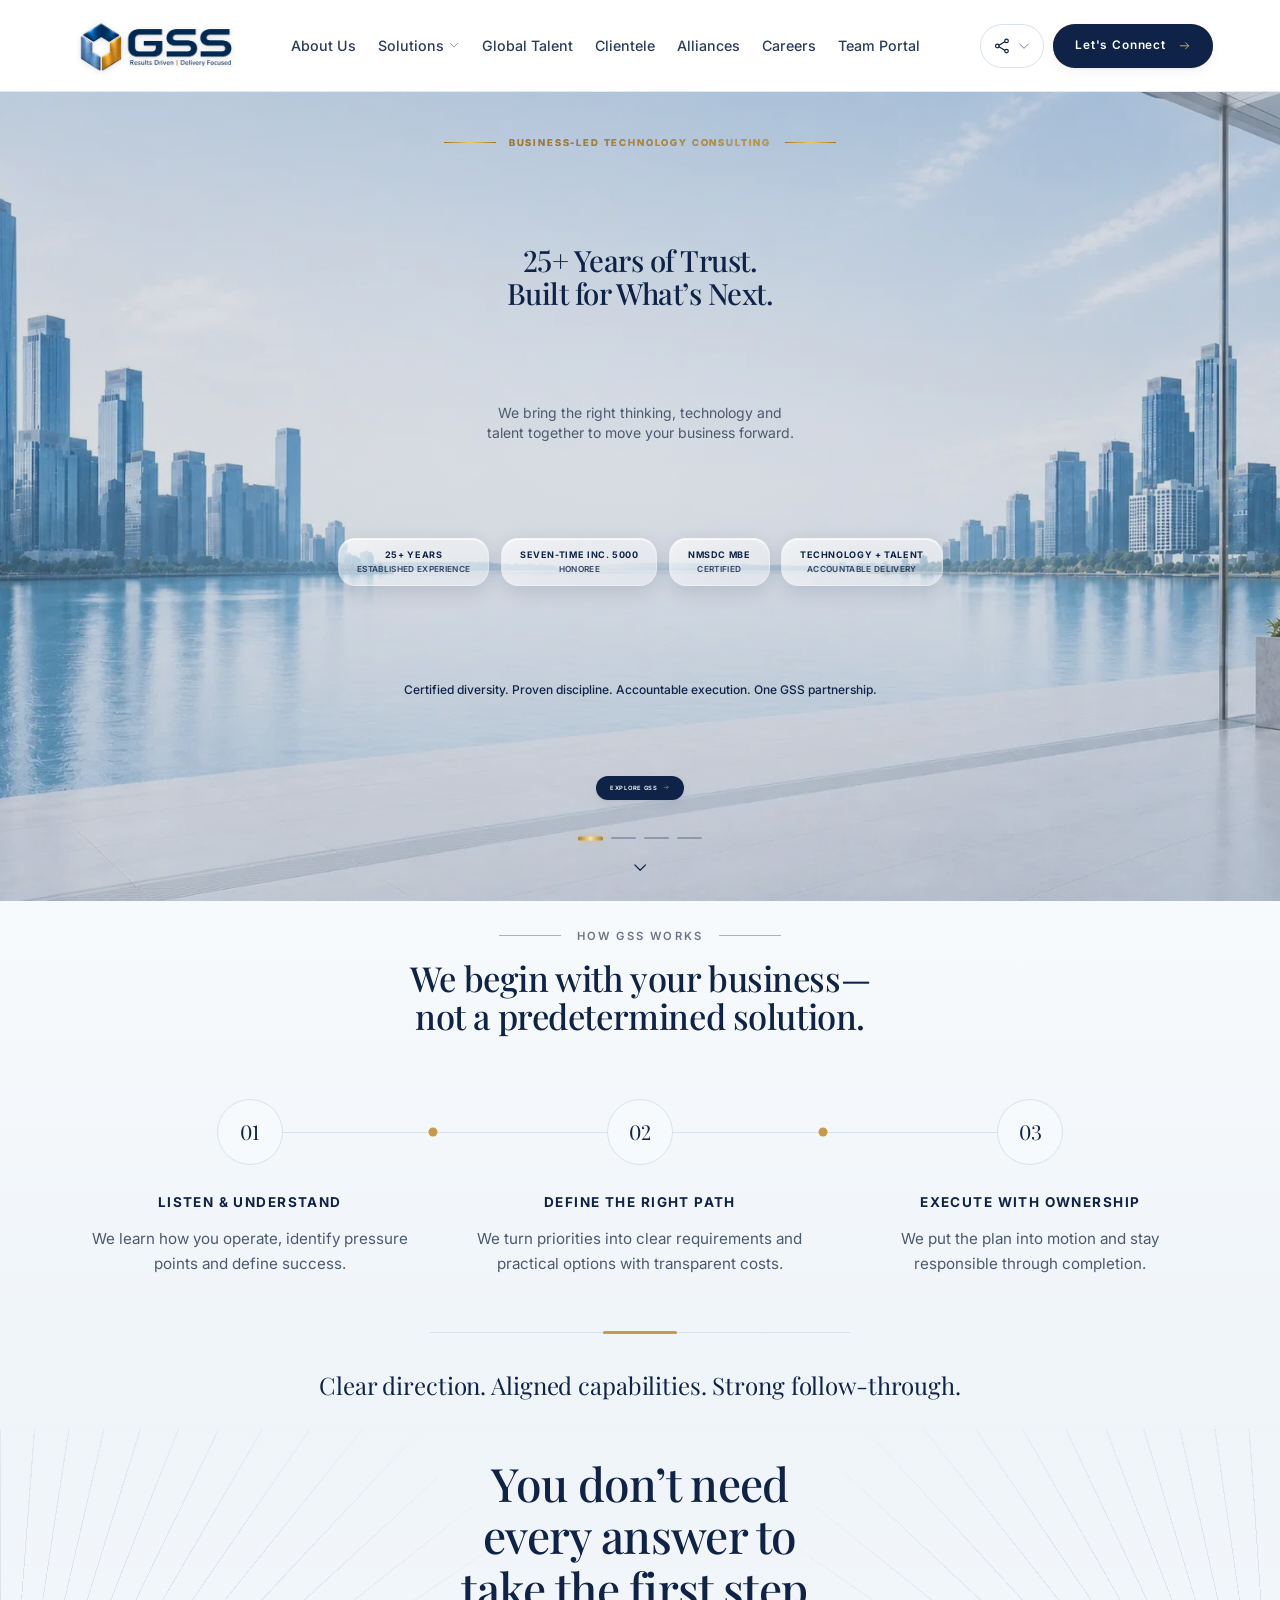
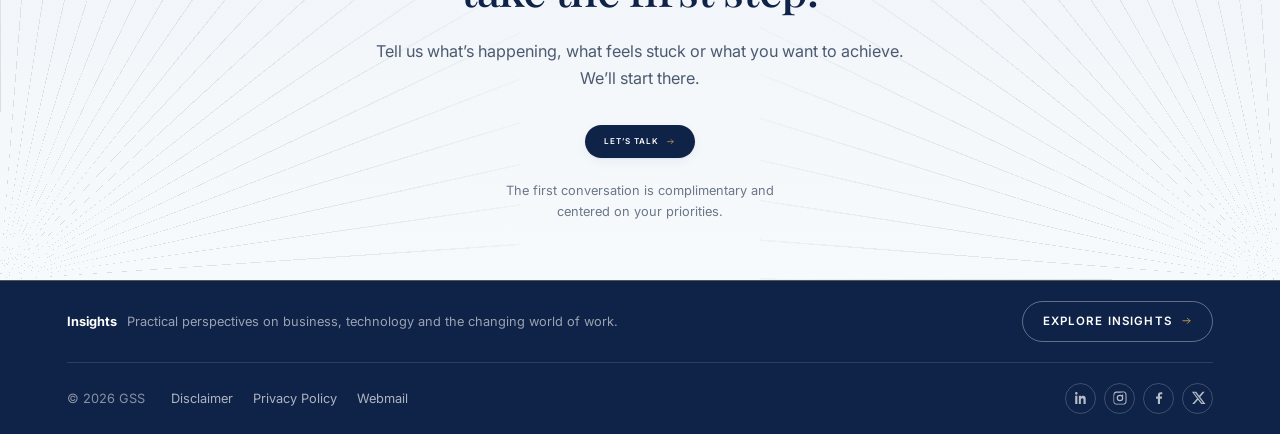
==== commit 159fc06c: "Add tawk.to live chat to all pages" ====
--- a/html/index.html
+++ b/html/index.html
@@ -417,6 +417,7 @@
 </footer>
 
 <script src="../js/core/site.js"></script>
+<script src="../js/core/chat.js"></script>
 <script src="../js/core/legal.js"></script>
 </body>
 </html>
--- a/css/style.css
+++ b/css/style.css
@@ -0,0 +1,23 @@
+/* GSS stylesheet entry. Preserve this order: shared rules and page overrides
+   retain the existing cascade. Edit the named modules below; no build step. */
+
+@import url("base/global.css");
+@import url("components/interface.css");
+@import url("pages/home.css");
+@import url("pages/blog.css");
+@import url("components/sections.css");
+@import url("pages/about.css");
+@import url("pages/alliances.css");
+@import url("components/footer.css");
+@import url("components/legal.css");
+@import url("components/form-captcha.css");
+@import url("base/responsive.css");
+@import url("pages/global-talent.css");
+@import url("pages/career.css");
+@import url("pages/business-consulting.css");
+@import url("pages/contact.css");
+@import url("pages/data-business-insight.css");
+@import url("components/page-media.css");
+@import url("pages/technology-delivery.css");
+@import url("pages/our-focus-area.css");
+@import url("pages/clientele.css");
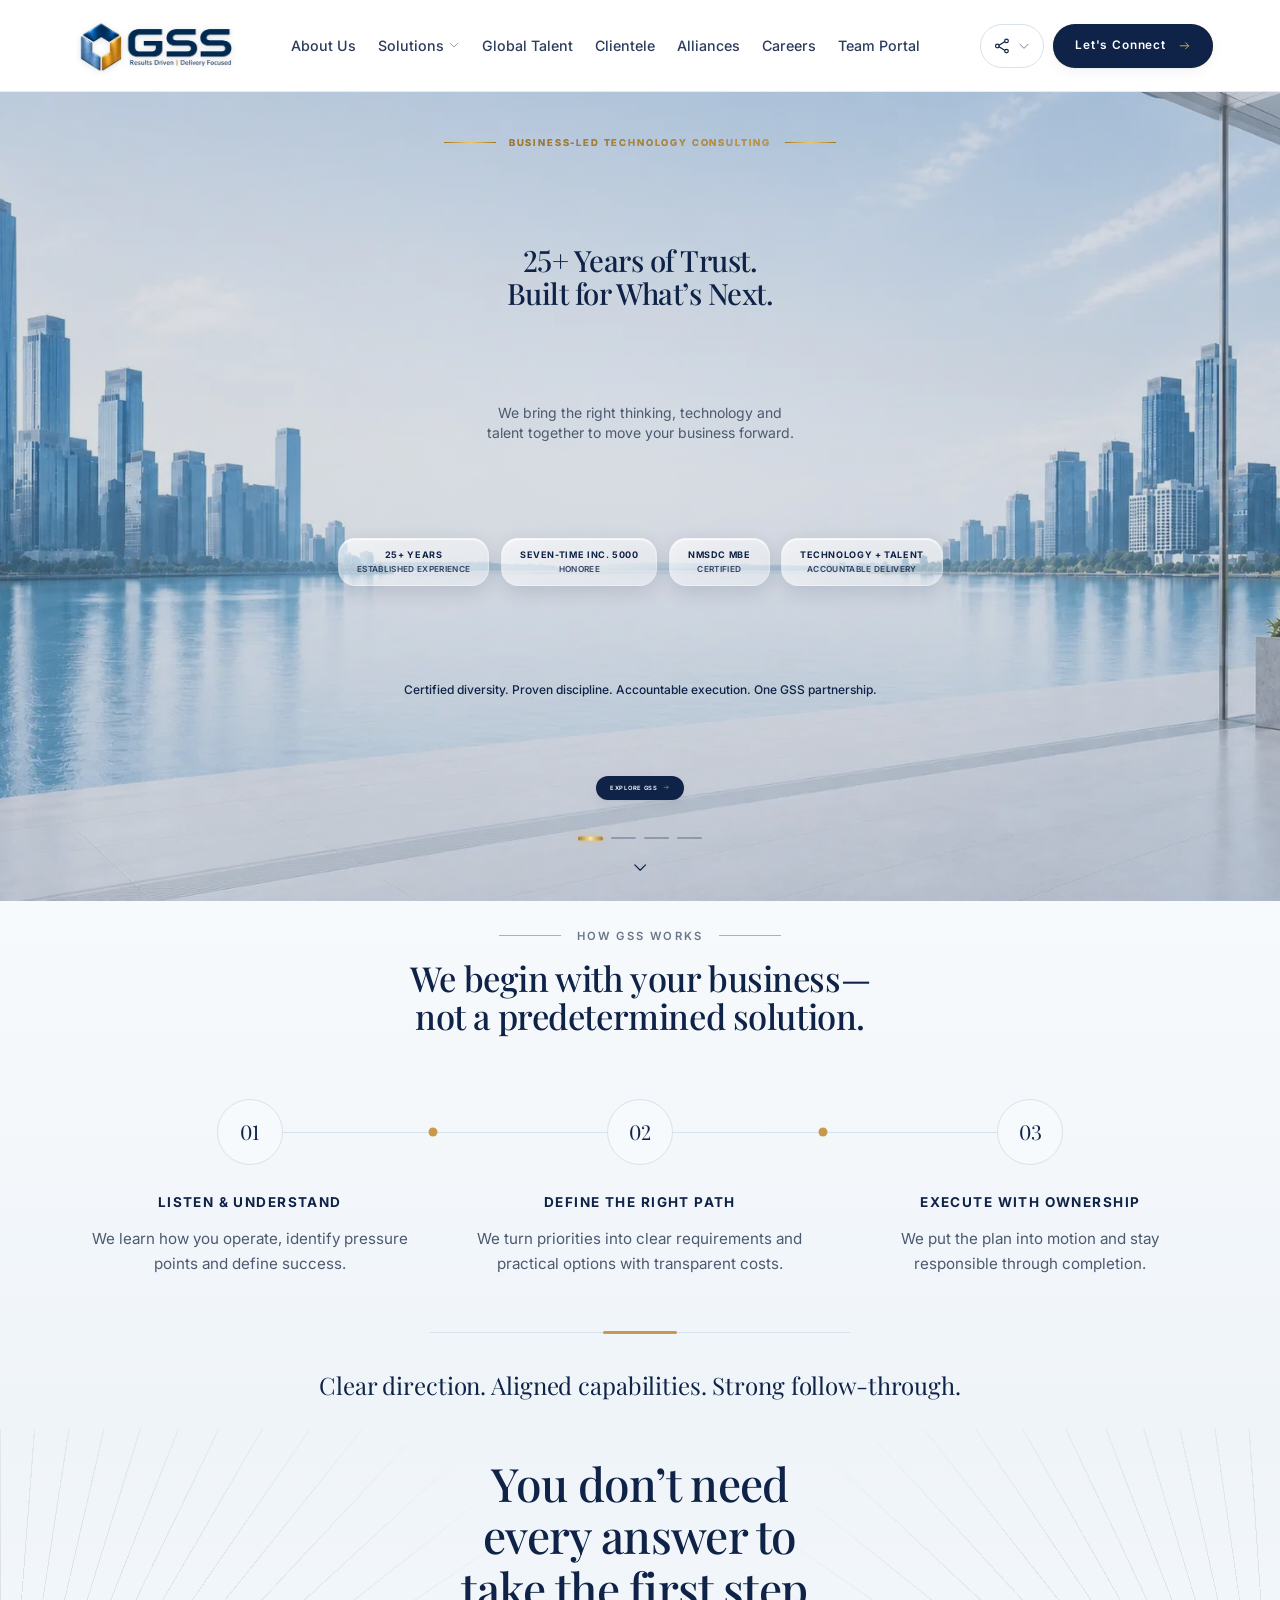
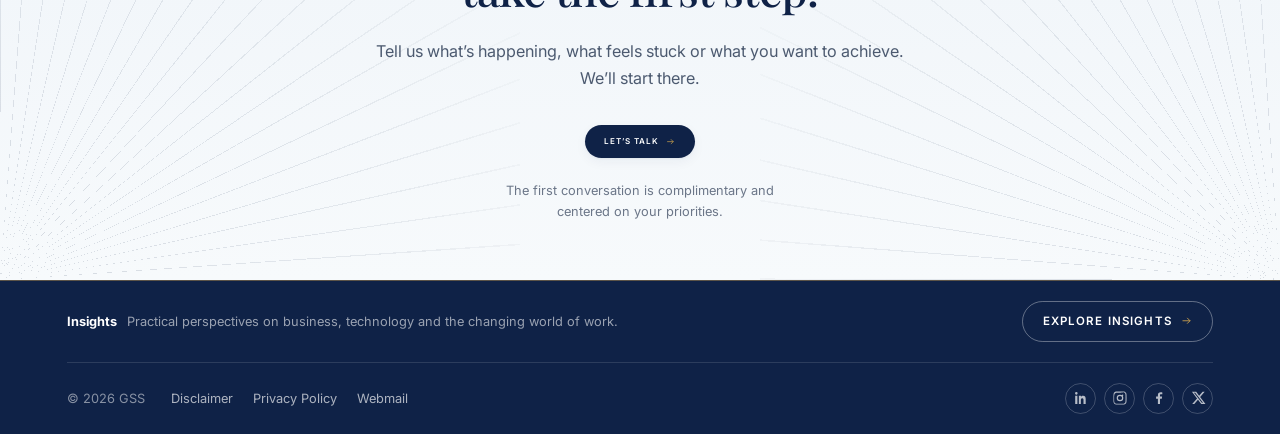
==== commit 137d0aec: "Switch tawk.to chat to the gss-its.com property and load it sooner Replace the old widget (set up un" ====
--- a/html/index.html
+++ b/html/index.html
@@ -21,6 +21,8 @@
 <!-- Fonts -->
 <link rel="preconnect" href="https://fonts.googleapis.com">
 <link rel="preconnect" href="https://fonts.gstatic.com" crossorigin>
+<link rel="preconnect" href="https://embed.tawk.to" crossorigin>
+<link rel="preconnect" href="https://va.tawk.to" crossorigin>
 <link rel="stylesheet" href="https://fonts.googleapis.com/css2?family=Playfair+Display:wght@400;500;600&family=Inter:wght@400;500;600;700&display=swap">
 
 <!-- Above-the-fold hero art: preload the first two slides, never lazy-load any.
@@ -34,6 +36,7 @@
 
 <!-- Flag JS support so scroll-reveal never hides content when scripting is off -->
 <script src="../js/core/init.js"></script>
+<script src="../js/core/chat.js"></script>
 </head>
 <body>
 
@@ -417,7 +420,6 @@
 </footer>
 
 <script src="../js/core/site.js"></script>
-<script src="../js/core/chat.js"></script>
 <script src="../js/core/legal.js"></script>
 </body>
 </html>
